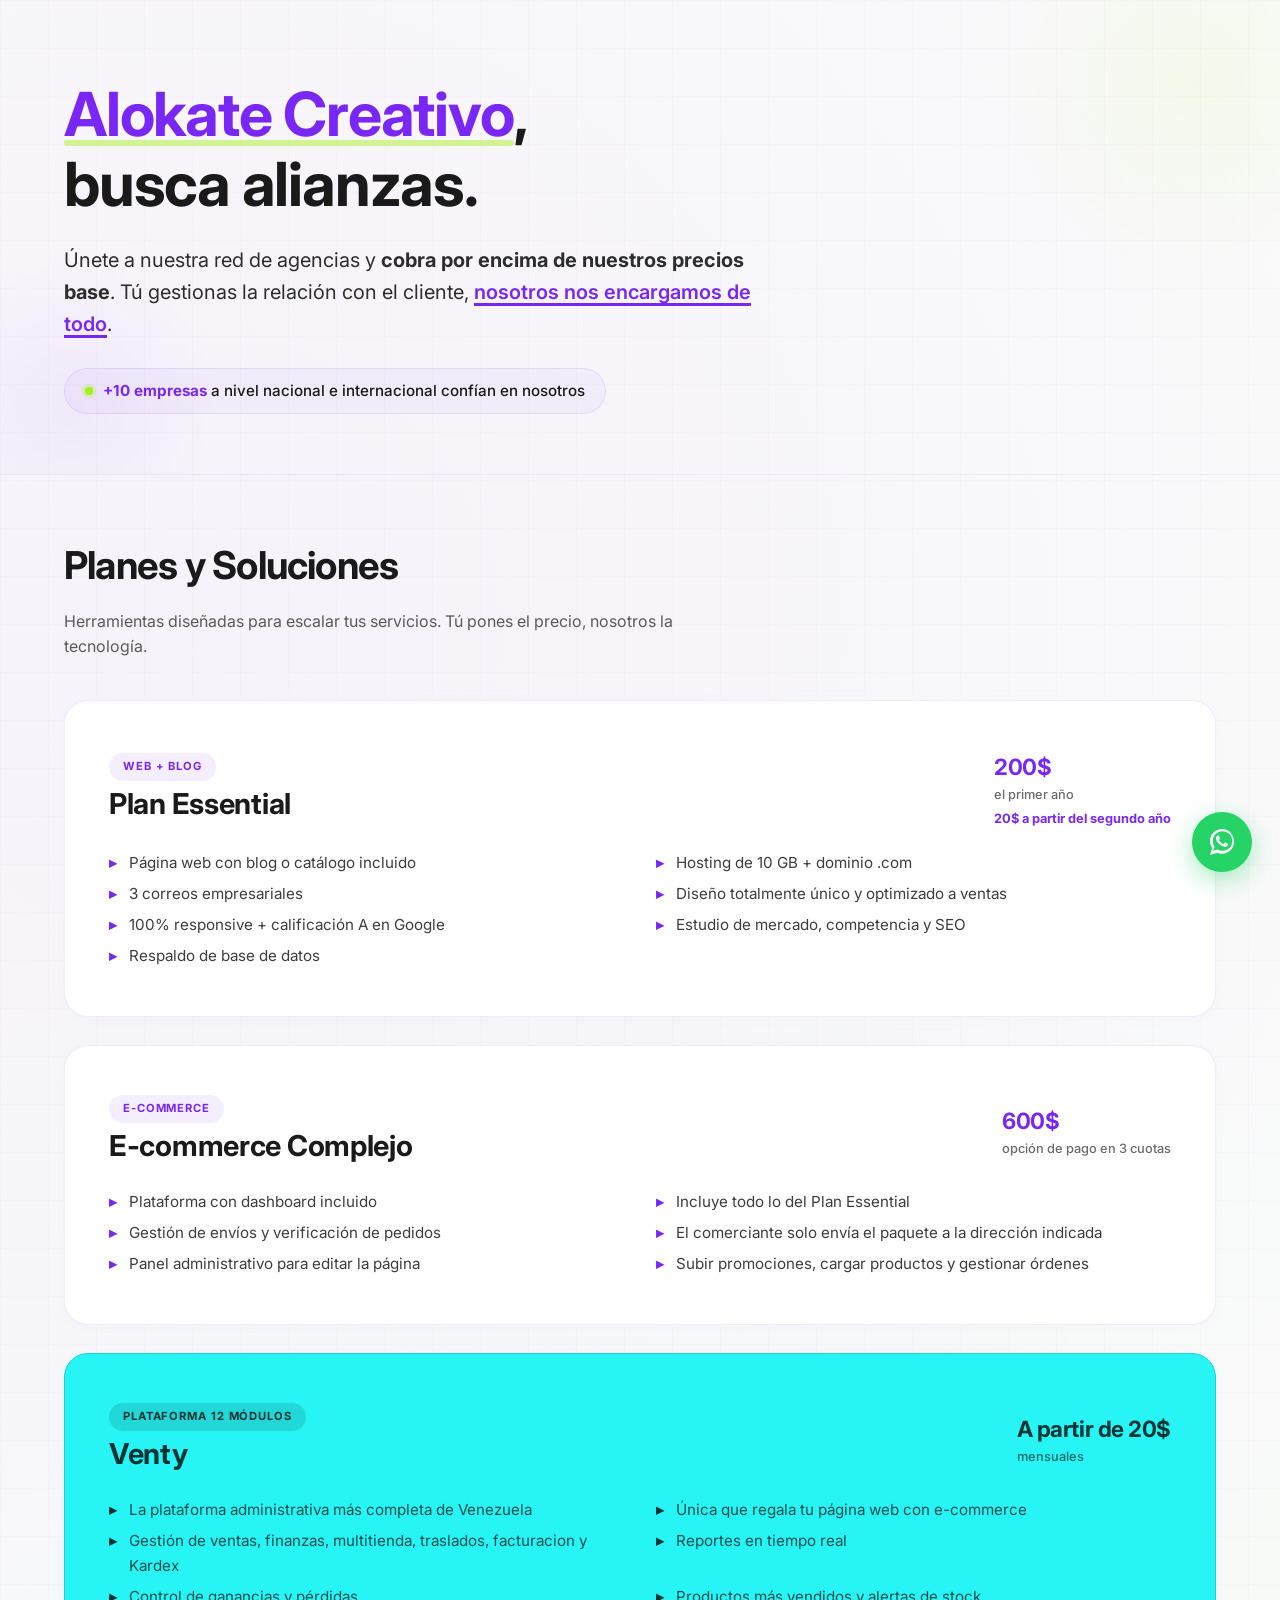
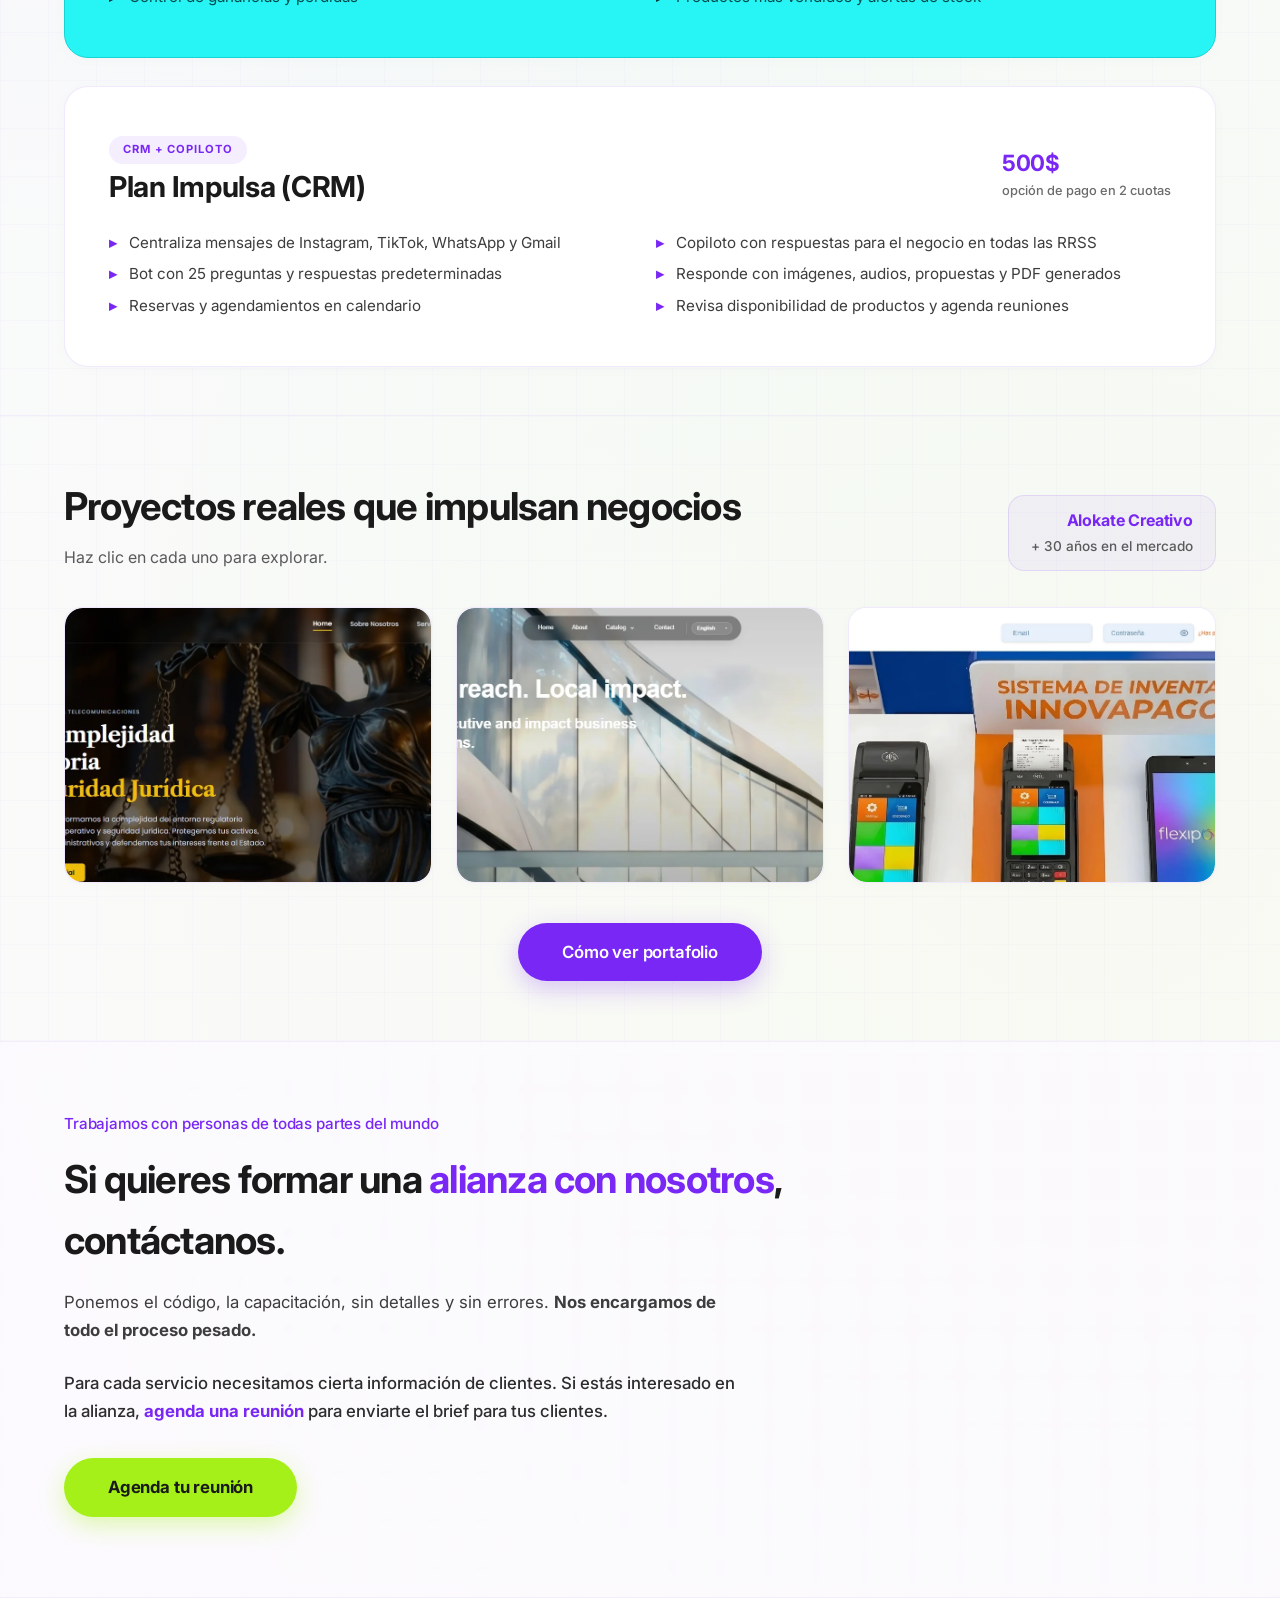
==== alianzas.html @ b01226f7 "alianzas añadido" ====
<!DOCTYPE html>
<html lang="es">
<head>
  <meta charset="UTF-8">
  <meta name="viewport" content="width=device-width, initial-scale=1.0">
  <title>Alokate Creativo · Alianzas Estratégicas</title>
  <link rel="preconnect" href="https://fonts.googleapis.com">
  <link rel="preconnect" href="https://fonts.gstatic.com" crossorigin>
  <link rel="icon" type="image/png" href="images/alokatecreativo.png">
  <link href="https://fonts.googleapis.com/css2?family=Inter:opsz,wght@14..32,400;14..32,500;14..32,600;14..32,700&display=swap" rel="stylesheet">
  <style>
    * {
      margin: 0;
      padding: 0;
      box-sizing: border-box;
    }

    body {
      font-family: 'Inter', -apple-system, BlinkMacSystemFont, sans-serif;
      background-color: #fafafa;
      background-image:
        radial-gradient(circle at 15% 20%, rgba(121, 39, 245, 0.035) 0%, transparent 45%),
        radial-gradient(circle at 85% 75%, rgba(165, 240, 24, 0.04) 0%, transparent 45%),
        radial-gradient(circle at 50% 50%, rgba(39, 245, 245, 0.02) 0%, transparent 55%),
        linear-gradient(rgba(121, 39, 245, 0.018) 1px, transparent 1px),
        linear-gradient(90deg, rgba(121, 39, 245, 0.018) 1px, transparent 1px);
      background-size: 100% 100%, 100% 100%, 100% 100%, 48px 48px, 48px 48px;
      color: #1a1a1a;
      line-height: 1.6;
      -webkit-font-smoothing: antialiased;
    }

    .container {
      max-width: 1200px;
      margin: 0 auto;
      padding: 0 24px;
    }

    /* ===== HERO ===== */
    .hero {
      padding: 80px 0 60px;
      border-bottom: 1px solid rgba(121, 39, 245, 0.08);
      position: relative;
      overflow: hidden;
    }

    .hero::after {
      content: '';
      position: absolute;
      top: -120px;
      right: -120px;
      width: 400px;
      height: 400px;
      background: radial-gradient(circle, rgba(165, 240, 24, 0.07) 0%, transparent 70%);
      border-radius: 50%;
      pointer-events: none;
    }

    .hero::before {
      content: '';
      position: absolute;
      bottom: -80px;
      left: -80px;
      width: 300px;
      height: 300px;
      background: radial-gradient(circle, rgba(121, 39, 245, 0.05) 0%, transparent 70%);
      border-radius: 50%;
      pointer-events: none;
    }

    .hero h1 {
      font-size: clamp(2.2rem, 6vw, 3.8rem);
      font-weight: 700;
      line-height: 1.15;
      letter-spacing: -0.02em;
      margin-bottom: 24px;
      position: relative;
      z-index: 1;
    }

    .hero h1 .highlight {
      color: #7927F5;
      position: relative;
      display: inline-block;
    }

    .hero h1 .highlight::after {
      content: '';
      position: absolute;
      bottom: 4px;
      left: 0;
      width: 100%;
      height: 6px;
      background: #A5F018;
      opacity: 0.45;
      border-radius: 3px;
      z-index: -1;
    }

    .hero .intro {
      font-size: clamp(1.05rem, 2vw, 1.25rem);
      color: #2d2d2d;
      max-width: 720px;
      margin-bottom: 20px;
      position: relative;
      z-index: 1;
      font-weight: 400;
    }

    .hero .intro u {
      text-decoration: underline;
      text-decoration-color: #7927F5;
      text-decoration-thickness: 2.5px;
      text-underline-offset: 4px;
      font-weight: 600;
      color: #7927F5;
    }

    .hero .trust {
      display: inline-flex;
      align-items: center;
      gap: 10px;
      background: rgba(121, 39, 245, 0.04);
      border: 1px solid rgba(121, 39, 245, 0.1);
      padding: 10px 20px;
      border-radius: 100px;
      font-size: 0.95rem;
      font-weight: 500;
      color: #1a1a1a;
      position: relative;
      z-index: 1;
      margin-top: 8px;
    }

    .hero .trust .dot {
      width: 8px;
      height: 8px;
      background: #A5F018;
      border-radius: 50%;
      display: inline-block;
      box-shadow: 0 0 0 3px rgba(165, 240, 24, 0.25);
    }

    .hero .trust strong {
      color: #7927F5;
      font-weight: 700;
    }

    /* ===== SECTION TITLES ===== */
    .section-title {
      font-size: clamp(1.6rem, 3.5vw, 2.4rem);
      font-weight: 700;
      letter-spacing: -0.02em;
      margin-bottom: 12px;
      color: #1a1a1a;
    }

    .section-sub {
      font-size: 1rem;
      color: #5a5a5a;
      max-width: 640px;
      margin-bottom: 40px;
      font-weight: 400;
    }

    /* ===== SERVICES STACK ===== */
    .services {
      padding: 60px 0 20px;
    }

    .service-block {
      background: #ffffff;
      border: 1px solid rgba(121, 39, 245, 0.1);
      border-radius: 24px;
      padding: 40px 36px;
      margin-bottom: 28px;
      transition: all 0.3s ease;
      position: relative;
      box-shadow: 0 2px 16px rgba(0, 0, 0, 0.02);
      overflow: hidden;
    }

    .service-block:hover {
      border-color: rgba(121, 39, 245, 0.25);
      box-shadow: 0 16px 48px rgba(121, 39, 245, 0.07);
      transform: translateY(-3px);
    }

    .service-block .service-header {
      display: flex;
      flex-direction: column;
      gap: 8px;
      margin-bottom: 20px;
    }

    @media (min-width: 640px) {
      .service-block .service-header {
        flex-direction: row;
        align-items: center;
        justify-content: space-between;
      }
    }

    .service-block .service-badge {
      display: inline-block;
      font-size: 0.7rem;
      font-weight: 700;
      text-transform: uppercase;
      letter-spacing: 0.08em;
      padding: 5px 14px;
      border-radius: 100px;
      align-self: flex-start;
      background: rgba(121, 39, 245, 0.08);
      color: #7927F5;
    }

    .service-block .service-name {
      font-size: clamp(1.4rem, 2.5vw, 1.8rem);
      font-weight: 700;
      letter-spacing: -0.01em;
      color: #1a1a1a;
    }

    .service-block .service-price {
      font-size: 1.4rem;
      font-weight: 700;
      color: #7927F5;
      letter-spacing: -0.02em;
      white-space: nowrap;
    }

    .service-block .service-price small {
      font-size: 0.8rem;
      font-weight: 500;
      color: #6b6b6b;
      display: block;
      letter-spacing: 0;
    }

    .service-block .service-desc {
      display: grid;
      grid-template-columns: 1fr;
      gap: 6px 32px;
      margin-top: 4px;
    }

    @media (min-width: 640px) {
      .service-block .service-desc {
        grid-template-columns: 1fr 1fr;
      }
    }

    .service-block .service-desc span {
      position: relative;
      padding-left: 20px;
      font-size: 0.95rem;
      color: #3d3d3d;
      line-height: 1.65;
    }

    .service-block .service-desc span::before {
      content: '▸';
      position: absolute;
      left: 0;
      color: #7927F5;
      font-weight: 700;
    }

    /* ===== VENTY BLOCK (cyan) ===== */
    .service-block.venti {
      background: #27F5F5;
      border-color: #1ad4d4;
      color: #003333;
    }

    .service-block.venti .service-badge {
      background: rgba(0, 0, 0, 0.12);
      color: #003333;
    }

    .service-block.venti .service-name {
      color: #003333;
    }

    .service-block.venti .service-price {
      color: #003333;
    }

    .service-block.venti .service-price small {
      color: #006666;
    }

    .service-block.venti .service-desc span {
      color: #004d4d;
    }

    .service-block.venti .service-desc span::before {
      color: #003333;
      font-weight: 900;
    }

    .service-block.venti:hover {
      box-shadow: 0 16px 48px rgba(39, 245, 245, 0.35);
      border-color: #0fc9c9;
    }

    /* ===== PORTFOLIO ===== */
    .portfolio {
      padding: 60px 0 60px;
      border-top: 1px solid rgba(121, 39, 245, 0.06);
    }

    .portfolio-header {
      display: flex;
      flex-direction: column;
      gap: 16px;
      margin-bottom: 36px;
    }

    @media (min-width: 768px) {
      .portfolio-header {
        flex-direction: row;
        align-items: flex-end;
        justify-content: space-between;
      }
    }

    .portfolio-header .portfolio-title-group h2 {
      font-size: clamp(1.6rem, 3.5vw, 2.4rem);
      font-weight: 700;
      letter-spacing: -0.02em;
      margin-bottom: 8px;
      color: #1a1a1a;
    }

    .portfolio-header .portfolio-title-group p {
      font-size: 1rem;
      color: #5a5a5a;
      max-width: 520px;
    }

    .portfolio-header .experience-badge {
      display: flex;
      flex-direction: column;
      align-items: flex-start;
      gap: 2px;
      background: rgba(121, 39, 245, 0.05);
      border: 1px solid rgba(121, 39, 245, 0.12);
      padding: 12px 22px;
      border-radius: 16px;
      white-space: nowrap;
    }

    @media (min-width: 768px) {
      .portfolio-header .experience-badge {
        align-items: flex-end;
      }
    }

    .portfolio-header .experience-badge .brand {
      font-size: 1rem;
      font-weight: 700;
      color: #7927F5;
      letter-spacing: -0.01em;
    }

    .portfolio-header .experience-badge .years {
      font-size: 0.85rem;
      font-weight: 500;
      color: #5a5a5a;
    }

    .portfolio-grid {
      display: grid;
      grid-template-columns: 1fr;
      gap: 24px;
      margin-bottom: 40px;
    }

    @media (min-width: 640px) {
      .portfolio-grid {
        grid-template-columns: repeat(3, 1fr);
      }
    }

    .portfolio-item {
      border-radius: 18px;
      overflow: hidden;
      border: 1px solid rgba(121, 39, 245, 0.1);
      transition: all 0.3s ease;
      text-decoration: none;
      display: block;
      background: #ffffff;
      box-shadow: 0 2px 12px rgba(0, 0, 0, 0.02);
      position: relative;
      aspect-ratio: 4 / 3;
    }

    .portfolio-item:hover {
      transform: translateY(-6px);
      box-shadow: 0 16px 40px rgba(121, 39, 245, 0.12);
      border-color: rgba(121, 39, 245, 0.3);
    }

    .portfolio-item .portfolio-inner {
      width: 100%;
      height: 100%;
      display: flex;
      flex-direction: column;
      align-items: center;
      justify-content: center;
      padding: 24px;
      text-align: center;
      background: linear-gradient(145deg, #faf8ff 0%, #ffffff 100%);
      transition: background 0.3s ease;
      position: relative;
    }

    .portfolio-item:hover .portfolio-inner {
      background: linear-gradient(145deg, #f3eeff 0%, #ffffff 100%);
    }

    .portfolio-item .portfolio-inner .icon-circle {
      width: 56px;
      height: 56px;
      border-radius: 50%;
      background: rgba(121, 39, 245, 0.08);
      display: flex;
      align-items: center;
      justify-content: center;
      margin-bottom: 16px;
      font-size: 1.5rem;
      transition: background 0.3s ease;
    }

    .portfolio-item:hover .portfolio-inner .icon-circle {
      background: rgba(121, 39, 245, 0.15);
    }

    .portfolio-item .portfolio-inner .label {
      font-size: 1rem;
      font-weight: 600;
      color: #1a1a1a;
      margin-bottom: 4px;
      letter-spacing: -0.01em;
    }

    .portfolio-item .portfolio-inner .url {
      font-size: 0.78rem;
      color: #7927F5;
      font-weight: 500;
      word-break: break-all;
      max-width: 100%;
      padding: 0 8px;
    }

    .portfolio-item .portfolio-inner .arrow {
      margin-top: 12px;
      font-size: 1.2rem;
      color: #7927F5;
      transition: transform 0.3s ease;
    }

    .portfolio-item:hover .portfolio-inner .arrow {
      transform: translateX(6px);
    }

    .portfolio-cta {
      text-align: center;
    }

    .btn-portfolio {
      display: inline-block;
      background: #7927F5;
      color: #ffffff;
      font-weight: 600;
      font-size: 1.05rem;
      padding: 16px 44px;
      border-radius: 100px;
      text-decoration: none;
      transition: all 0.3s ease;
      letter-spacing: -0.01em;
      box-shadow: 0 8px 24px rgba(121, 39, 245, 0.25);
      border: none;
      cursor: pointer;
      position: relative;
    }

    .btn-portfolio:hover {
      background: #6a1fd6;
      box-shadow: 0 12px 32px rgba(121, 39, 245, 0.35);
      transform: translateY(-2px);
    }

    .btn-portfolio:active {
      transform: translateY(0);
    }

    /* ===== FINAL ALLIANCE SECTION ===== */
    .alliance {
      padding: 70px 0 80px;
      background: rgba(252, 250, 255, 0.7);
      border-top: 1px solid rgba(121, 39, 245, 0.06);
      border-bottom: 1px solid rgba(121, 39, 245, 0.06);
      backdrop-filter: blur(6px);
    }

    .alliance .global-line {
      font-size: 0.95rem;
      color: #7927F5;
      font-weight: 500;
      margin-bottom: 12px;
      display: block;
      letter-spacing: -0.01em;
    }

    .alliance h2 {
      font-size: clamp(1.6rem, 3.5vw, 2.4rem);
      font-weight: 700;
      letter-spacing: -0.02em;
      margin-bottom: 16px;
      color: #1a1a1a;
      max-width: 720px;
    }

    .alliance h2 .accent {
      color: #7927F5;
    }

    .alliance .alliance-text {
      font-size: 1.05rem;
      color: #3d3d3d;
      max-width: 680px;
      margin-bottom: 24px;
      line-height: 1.7;
    }

    .alliance .alliance-sub {
      font-size: 1.05rem;
      color: #2d2d2d;
      max-width: 680px;
      margin-bottom: 32px;
      line-height: 1.7;
      font-weight: 500;
    }

    .alliance .alliance-sub strong {
      color: #7927F5;
    }

    .btn-alliance {
      display: inline-block;
      background: #A5F018;
      color: #1a1a1a;
      font-weight: 700;
      font-size: 1.05rem;
      padding: 16px 44px;
      border-radius: 100px;
      text-decoration: none;
      transition: all 0.3s ease;
      letter-spacing: -0.01em;
      box-shadow: 0 8px 24px rgba(165, 240, 24, 0.35);
      border: none;
      cursor: pointer;
    }

    .btn-alliance:hover {
      background: #8fd60f;
      box-shadow: 0 12px 32px rgba(165, 240, 24, 0.45);
      transform: translateY(-2px);
    }

    .btn-alliance:active {
      transform: translateY(0);
    }

    /* ===== WHATSAPP FLOATING BUTTON ===== */
    .whatsapp-float {
      position: fixed;
      bottom: 28px;
      right: 28px;
      width: 60px;
      height: 60px;
      background: #25D366;
      border-radius: 50%;
      display: flex;
      align-items: center;
      justify-content: center;
      box-shadow: 0 8px 24px rgba(37, 211, 102, 0.4);
      z-index: 1000;
      transition: all 0.3s ease;
      text-decoration: none;
      border: none;
    }

    .whatsapp-float:hover {
      transform: scale(1.08);
      box-shadow: 0 12px 32px rgba(37, 211, 102, 0.55);
    }

    .whatsapp-float:active {
      transform: scale(0.98);
    }

    .whatsapp-float svg {
      width: 32px;
      height: 32px;
      fill: #ffffff;
    }

    /* ===== RESPONSIVE TWEAKS ===== */
    @media (max-width: 480px) {
      .hero {
        padding: 56px 0 44px;
      }

      .hero .trust {
        font-size: 0.82rem;
        padding: 8px 16px;
        flex-wrap: wrap;
      }

      .service-block {
        padding: 28px 20px;
      }

      .service-block .service-price {
        font-size: 1.2rem;
      }

      .btn-portfolio,
      .btn-alliance {
        padding: 14px 32px;
        font-size: 0.95rem;
        width: 100%;
        text-align: center;
      }

      .whatsapp-float {
        width: 54px;
        height: 54px;
        bottom: 20px;
        right: 20px;
      }

      .whatsapp-float svg {
        width: 28px;
        height: 28px;
      }

      .portfolio-item {
        aspect-ratio: 16 / 10;
      }
    }

    @media (min-width: 1024px) {
      .service-block {
        padding: 48px 44px;
      }
    }

    /* ===== UTILITY ===== */
    .sr-only {
      position: absolute;
      width: 1px;
      height: 1px;
      padding: 0;
      margin: -1px;
      overflow: hidden;
      clip: rect(0, 0, 0, 0);
      border: 0;
    }
  </style>
</head>
<body>

  <!-- ========== HERO ========== -->
  <section class="hero">
    <div class="container">
      <h1>
        <span class="highlight">Alokate Creativo</span>,<br>
        busca alianzas.
      </h1>
      <p class="intro">
        Únete a nuestra red de agencias y <strong>cobra por encima de nuestros precios base</strong>.
        Tú gestionas la relación con el cliente, <u>nosotros nos encargamos de todo</u>.
      </p>
      <div class="trust">
        <span class="dot"></span>
        <span><strong>+10 empresas</strong> a nivel nacional e internacional confían en nosotros</span>
      </div>
    </div>
  </section>

  <!-- ========== SERVICIOS (una sección por servicio, apiladas) ========== -->
  <section class="services">
    <div class="container">
      <h2 class="section-title">Planes y Soluciones</h2>
      <p class="section-sub">
        Herramientas diseñadas para escalar tus servicios. Tú pones el precio, nosotros la tecnología.
      </p>

      <!-- PLAN ESSENTIAL -->
      <div class="service-block">
        <div class="service-header">
          <div>
            <span class="service-badge">Web + Blog</span>
            <h3 class="service-name">Plan Essential</h3>
          </div>
          <div class="service-price">
            200$ <small>el primer año</small>
            <small style="margin-top:4px; color:#7927F5; font-weight:700;">20$ a partir del segundo año</small>
          </div>
        </div>
        <div class="service-desc">
          <span>Página web con blog o catálogo incluido</span>
          <span>Hosting de 10 GB + dominio .com</span>
          <span>3 correos empresariales</span>
          <span>Diseño totalmente único y optimizado a ventas</span>
          <span>100% responsive + calificación A en Google</span>
          <span>Estudio de mercado, competencia y SEO</span>
          <span>Respaldo de base de datos</span>
        </div>
      </div>

      <!-- E-COMMERCE COMPLEJO -->
      <div class="service-block">
        <div class="service-header">
          <div>
            <span class="service-badge">E-commerce</span>
            <h3 class="service-name">E-commerce Complejo</h3>
          </div>
          <div class="service-price">
            600$ <small>opción de pago en 3 cuotas</small>
          </div>
        </div>
        <div class="service-desc">
          <span>Plataforma con dashboard incluido</span>
          <span>Incluye todo lo del Plan Essential</span>
          <span>Gestión de envíos y verificación de pedidos</span>
          <span>El comerciante solo envía el paquete a la dirección indicada</span>
          <span>Panel administrativo para editar la página</span>
          <span>Subir promociones, cargar productos y gestionar órdenes</span>
        </div>
      </div>

      <!-- VENTY (cyan) -->
      <div class="service-block venti">
        <div class="service-header">
          <div>
            <span class="service-badge">Plataforma 12 módulos</span>
            <h3 class="service-name">Venty</h3>
          </div>
          <div class="service-price">
            A partir de 20$ <small>mensuales</small>
          </div>
        </div>
        <div class="service-desc">
          <span>La plataforma administrativa más completa de Venezuela</span>
          <span>Única que regala tu página web con e-commerce</span>
          <span>Gestión de ventas, finanzas, multitienda, traslados, facturacion y Kardex</span>
          <span>Reportes en tiempo real</span>
          <span>Control de ganancias y pérdidas</span>
          <span>Productos más vendidos y alertas de stock</span>
        </div>
      </div>

      <!-- PLAN IMPULSA (CRM) -->
      <div class="service-block">
        <div class="service-header">
          <div>
            <span class="service-badge">CRM + Copiloto</span>
            <h3 class="service-name">Plan Impulsa (CRM)</h3>
          </div>
          <div class="service-price">
            500$ <small>opción de pago en 2 cuotas</small>
          </div>
        </div>
        <div class="service-desc">
          <span>Centraliza mensajes de Instagram, TikTok, WhatsApp y Gmail</span>
          <span>Copiloto con respuestas para el negocio en todas las RRSS</span>
          <span>Bot con 25 preguntas y respuestas predeterminadas</span>
          <span>Responde con imágenes, audios, propuestas y PDF generados</span>
          <span>Reservas y agendamientos en calendario</span>
          <span>Revisa disponibilidad de productos y agenda reuniones</span>
        </div>
      </div>

    </div>
  </section>

  <!-- ========== PORTAFOLIO ========== -->
  <section class="portfolio">
    <div class="container">
      <div class="portfolio-header">
        <div class="portfolio-title-group">
          <h2>Proyectos reales que impulsan negocios</h2>
          <p>Haz clic en cada uno para explorar.</p>
        </div>
        <div class="experience-badge">
          <span class="brand">Alokate Creativo</span>
          <span class="years">+ 30 años en el mercado</span>
        </div>
      </div>

      <div class="portfolio-grid">
        <a href="https://consultoresjae.com/" target="_blank" rel="noopener noreferrer" class="portfolio-item">
          <div class="portfolio-inner">
            <img src="images/portafolio-1.webp" alt="Consultores JAE" style="width:100%;height:100%;object-fit:cover;position:absolute;inset:0;border-radius:18px;">
          </div>
        </a>

        <a href="https://wacapitalglobal.com/" target="_blank" rel="noopener noreferrer" class="portfolio-item">
          <div class="portfolio-inner">
            <img src="images/portafolio-2.webp" alt="WA Capital Global" style="width:100%;height:100%;object-fit:cover;position:absolute;inset:0;border-radius:18px;">
          </div>
        </a>

        <a href="https://innovapagos.com/" target="_blank" rel="noopener noreferrer" class="portfolio-item">
          <div class="portfolio-inner">
            <img src="images/portafolio-3.webp" alt="Innova Pagos" style="width:100%;height:100%;object-fit:cover;position:absolute;inset:0;border-radius:18px;">
          </div>
        </a>
      </div>

      <div class="portfolio-cta">
        <a href="https://drive.google.com/file/d/1J9oRWjyWK6CY_R2DqeZBcZhz2P-jyR70/view?usp=sharing" target="_blank" rel="noopener noreferrer" class="btn-portfolio">
          Cómo ver portafolio
        </a>
      </div>
    </div>
  </section>

  <!-- ========== SECCIÓN FINAL DE ALIANZA ========== -->
  <section class="alliance">
    <div class="container">
      <span class="global-line">Trabajamos con personas de todas partes del mundo</span>
      <h2>
        Si quieres formar una <span class="accent">alianza con nosotros</span>, contáctanos.
      </h2>
      <p class="alliance-text">
        Ponemos el código, la capacitación, sin detalles y sin errores. <strong>Nos encargamos de todo el proceso pesado.</strong>
      </p>
      <p class="alliance-sub">
        Para cada servicio necesitamos cierta información de clientes. Si estás interesado en la alianza, <strong>agenda una reunión</strong> para enviarte el brief para tus clientes.
      </p>
      <a href="https://wa.me/584142398630" target="_blank" rel="noopener noreferrer" class="btn-alliance">
        Agenda tu reunión
      </a>
    </div>
  </section>

  <!-- ========== WHATSAPP FLOATING BUTTON ========== -->
  <a href="https://wa.me/584142398630" target="_blank" rel="noopener noreferrer" class="whatsapp-float" aria-label="Contactar por WhatsApp">
    <svg xmlns="http://www.w3.org/2000/svg" viewBox="0 0 32 32">
      <path d="M16.004 3C9.383 3 4 8.383 4 15.004c0 2.646.858 5.092 2.309 7.086L4.05 28.95l6.996-2.24a11.96 11.96 0 0 0 4.958 1.07c6.621 0 12.004-5.383 12.004-12.004C28.008 8.383 22.625 3 16.004 3zm0 21.82c-1.57 0-3.086-.425-4.396-1.215l-.315-.19-4.15 1.33 1.36-4.055-.21-.334a9.79 9.79 0 0 1-1.51-5.352c0-5.4 4.39-9.79 9.79-9.79 5.4 0 9.79 4.39 9.79 9.79 0 5.4-4.39 9.79-9.79 9.79zm5.37-7.33c-.295-.147-1.745-.86-2.015-.96-.27-.098-.468-.147-.665.147-.197.295-.762.96-.935 1.157-.172.197-.345.22-.64.074-.295-.147-1.245-.46-2.37-1.464-.877-.782-1.468-1.748-1.64-2.043-.172-.295-.018-.454.13-.6.13-.13.295-.344.443-.517.148-.172.197-.295.295-.492.098-.197.05-.37-.025-.517-.074-.147-.665-1.6-.91-2.19-.24-.576-.484-.497-.665-.507-.172-.008-.37-.01-.567-.01-.197 0-.517.074-.787.37-.27.295-1.033 1.01-1.033 2.46 0 1.45 1.057 2.852 1.204 3.05.147.196 2.08 3.178 5.04 4.455.704.304 1.254.486 1.683.622.708.225 1.352.193 1.86.117.567-.084 1.745-.713 1.99-1.402.246-.69.246-1.28.172-1.402-.074-.123-.27-.197-.566-.344z"/>
    </svg>
  </a>

</body>
</html>
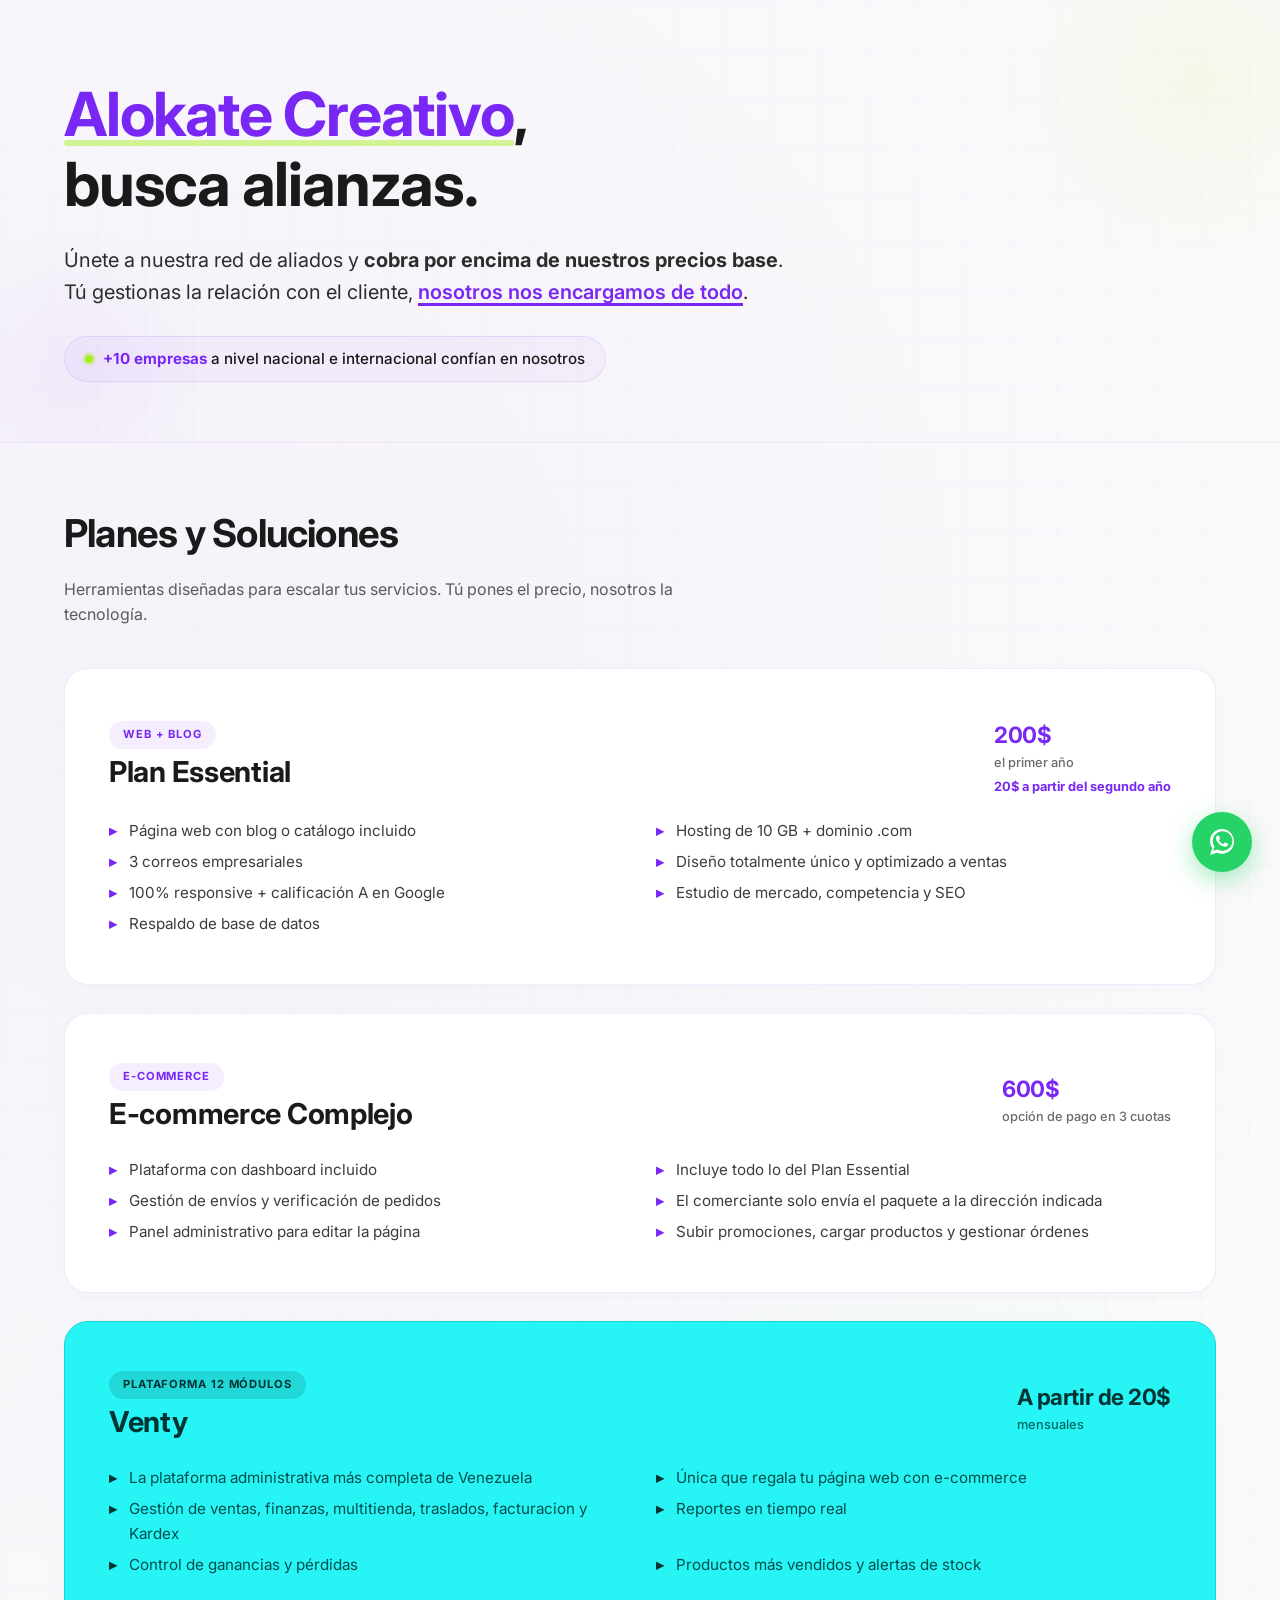
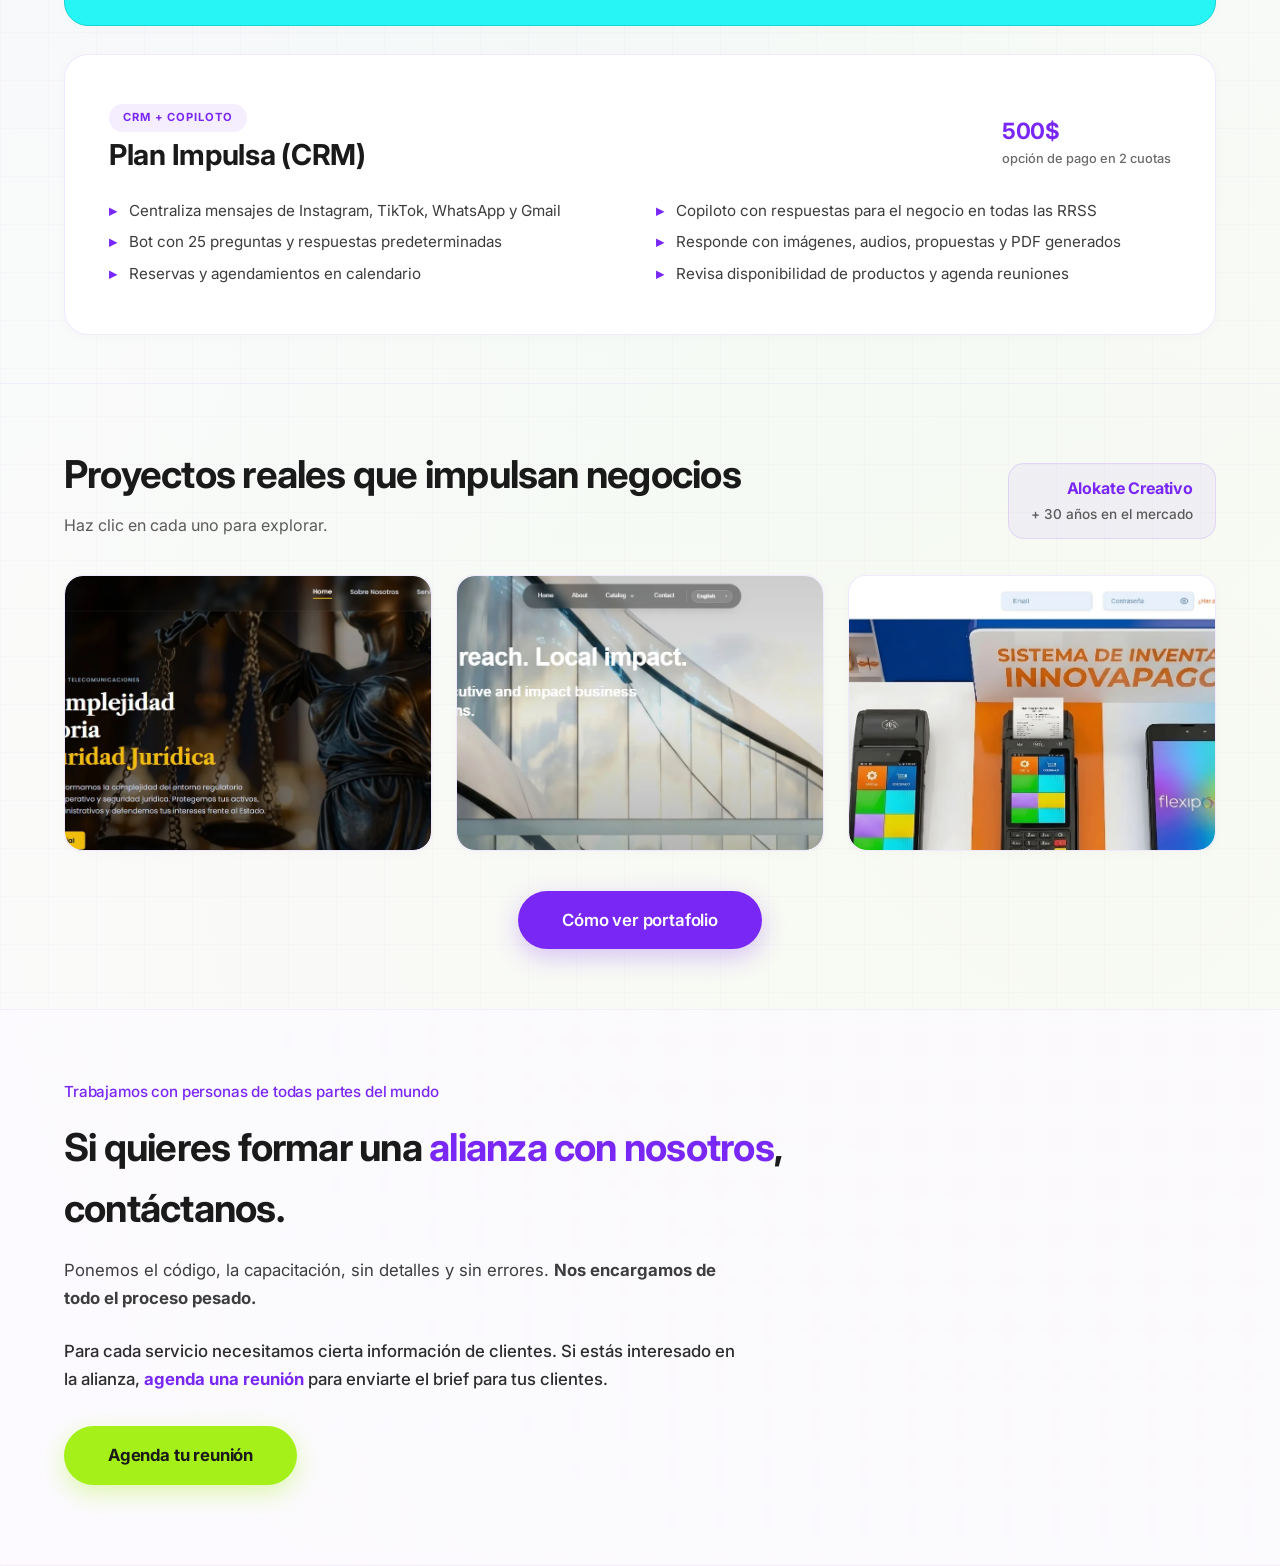
==== commit c2f11596: "alianzas añadido corregido" ====
--- a/alianzas.html
+++ b/alianzas.html
@@ -682,7 +682,7 @@
         busca alianzas.
       </h1>
       <p class="intro">
-        Únete a nuestra red de agencias y <strong>cobra por encima de nuestros precios base</strong>.
+        Únete a nuestra red de aliados y <strong>cobra por encima de nuestros precios base</strong>.
         Tú gestionas la relación con el cliente, <u>nosotros nos encargamos de todo</u>.
       </p>
       <div class="trust">
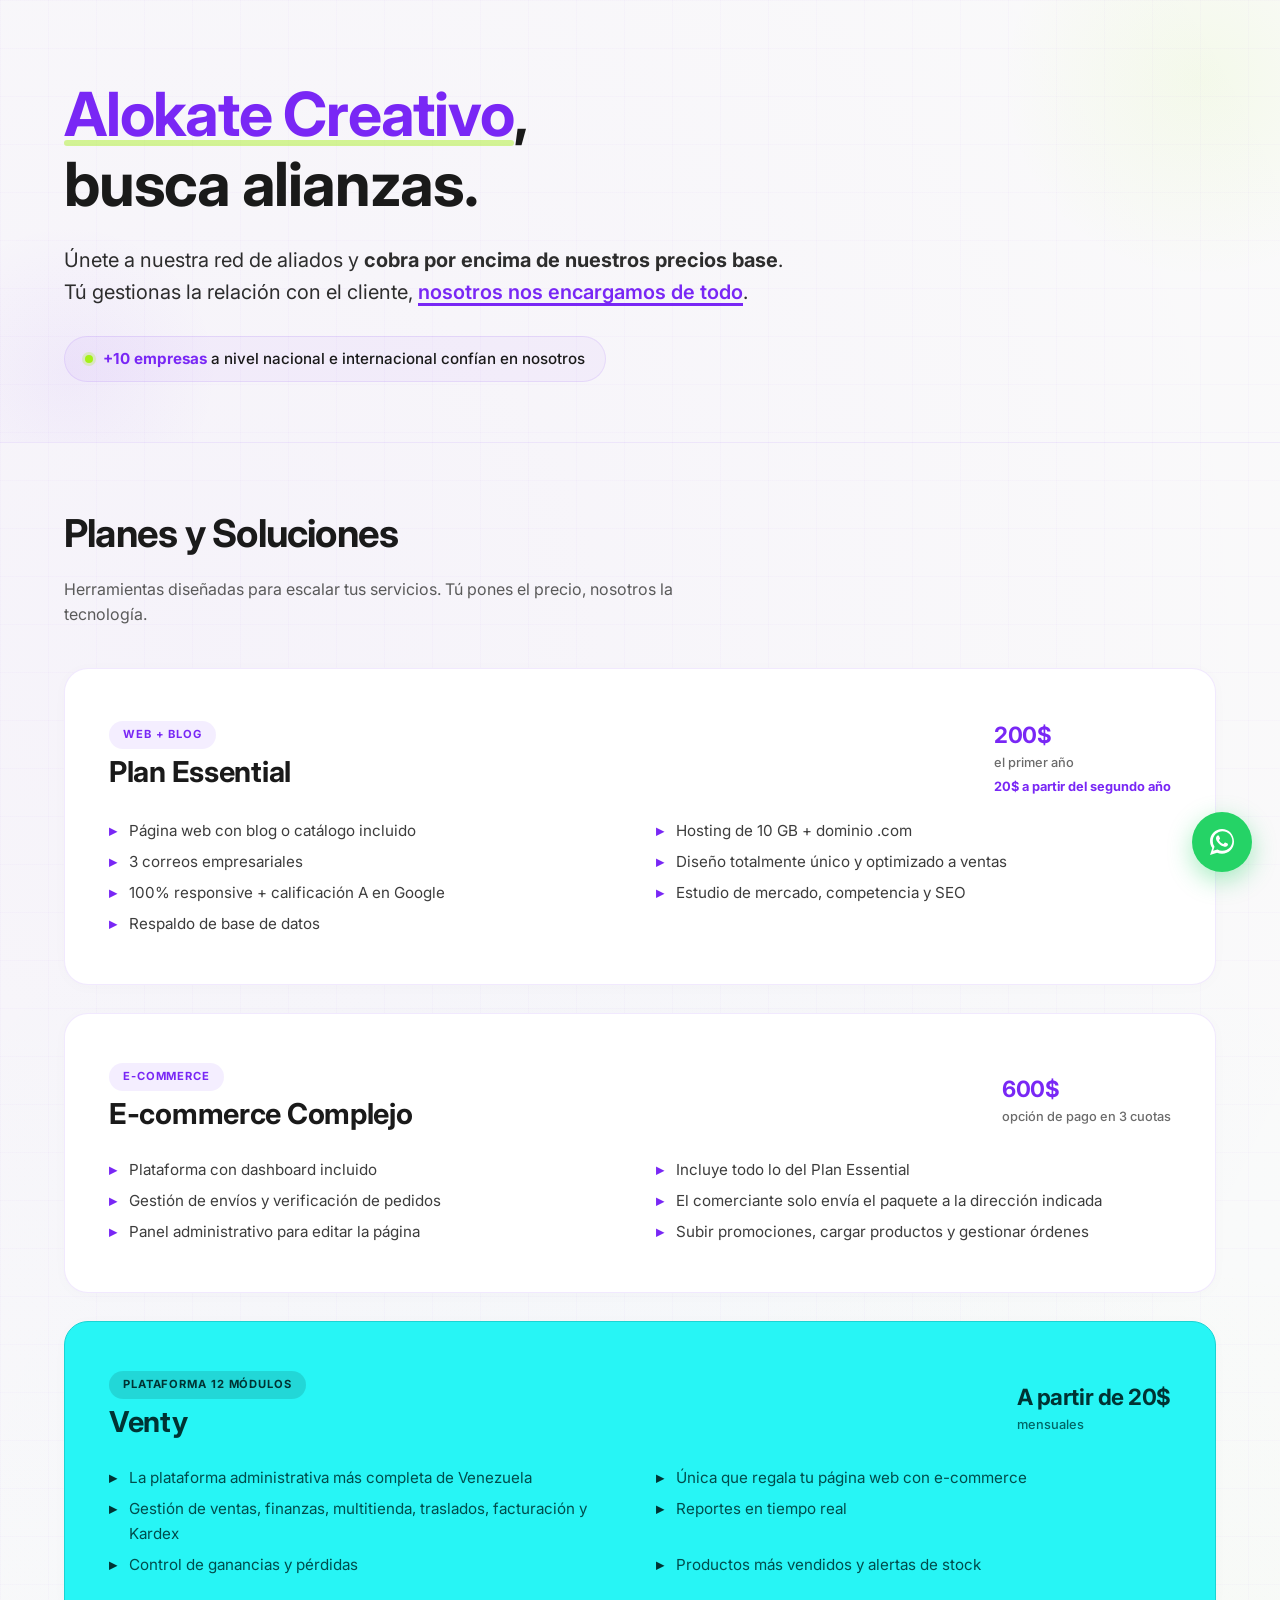
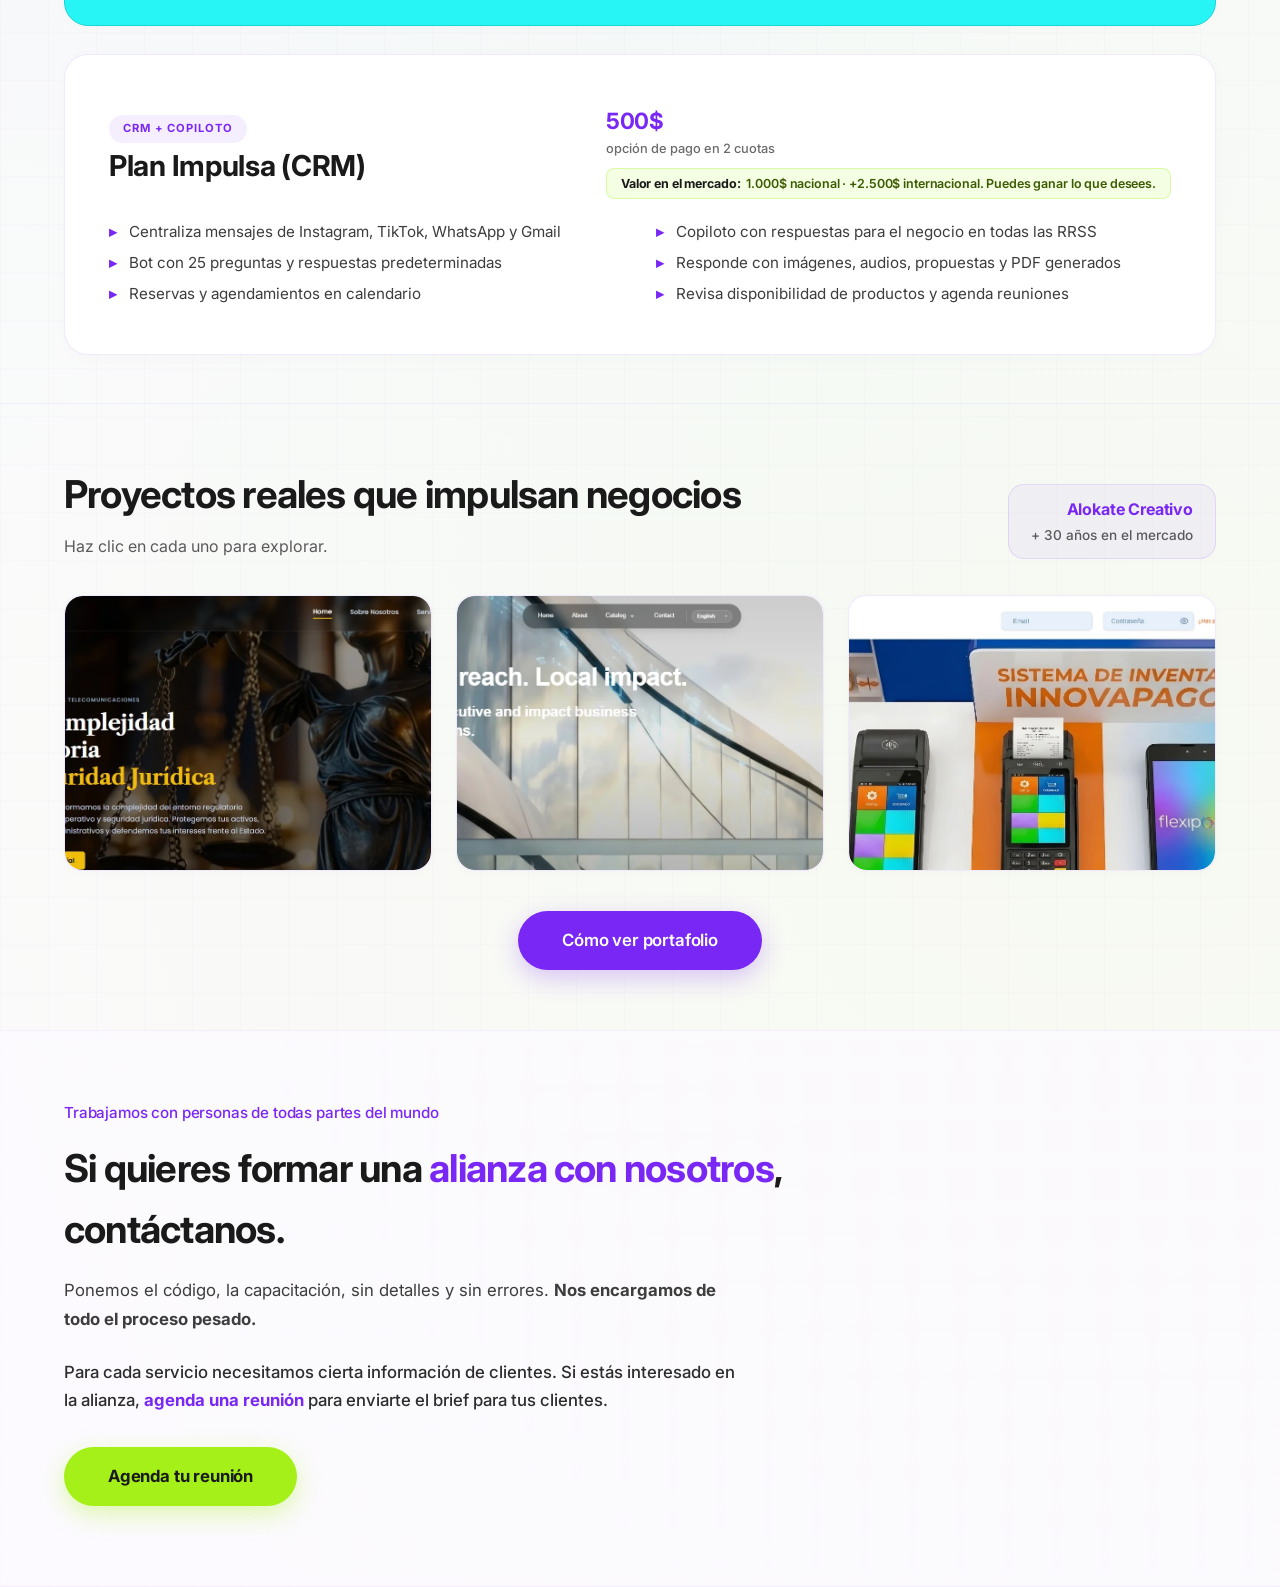
==== commit 4bee5f8f: "alianzas añadido corregido" ====
--- a/alianzas.html
+++ b/alianzas.html
@@ -237,6 +237,28 @@
       letter-spacing: 0;
     }
 
+    .service-block .market-note {
+      display: inline-flex;
+      align-items: center;
+      gap: 6px;
+      margin-top: 8px;
+      padding: 6px 14px;
+      background: rgba(165, 240, 24, 0.12);
+      border: 1px solid rgba(165, 240, 24, 0.3);
+      border-radius: 8px;
+      font-size: 0.78rem;
+      font-weight: 600;
+      color: #3d5a00;
+      letter-spacing: -0.01em;
+      line-height: 1.4;
+      white-space: normal;
+    }
+
+    .service-block .market-note strong {
+      color: #1a1a1a;
+      font-weight: 700;
+    }
+
     .service-block .service-desc {
       display: grid;
       grid-template-columns: 1fr;
@@ -288,6 +310,16 @@
 
     .service-block.venti .service-price small {
       color: #006666;
+    }
+
+    .service-block.venti .market-note {
+      background: rgba(0, 0, 0, 0.1);
+      border-color: rgba(0, 0, 0, 0.15);
+      color: #003333;
+    }
+
+    .service-block.venti .market-note strong {
+      color: #000000;
     }
 
     .service-block.venti .service-desc span {
@@ -628,6 +660,11 @@
         font-size: 1.2rem;
       }
 
+      .service-block .market-note {
+        font-size: 0.72rem;
+        padding: 5px 10px;
+      }
+
       .btn-portfolio,
       .btn-alliance {
         padding: 14px 32px;
@@ -758,7 +795,7 @@
         <div class="service-desc">
           <span>La plataforma administrativa más completa de Venezuela</span>
           <span>Única que regala tu página web con e-commerce</span>
-          <span>Gestión de ventas, finanzas, multitienda, traslados, facturacion y Kardex</span>
+          <span>Gestión de ventas, finanzas, multitienda, traslados, facturación y Kardex</span>
           <span>Reportes en tiempo real</span>
           <span>Control de ganancias y pérdidas</span>
           <span>Productos más vendidos y alertas de stock</span>
@@ -774,6 +811,9 @@
           </div>
           <div class="service-price">
             500$ <small>opción de pago en 2 cuotas</small>
+            <span class="market-note">
+              <strong>Valor en el mercado:</strong> 1.000$ nacional · +2.500$ internacional. Puedes ganar lo que desees.
+            </span>
           </div>
         </div>
         <div class="service-desc">
